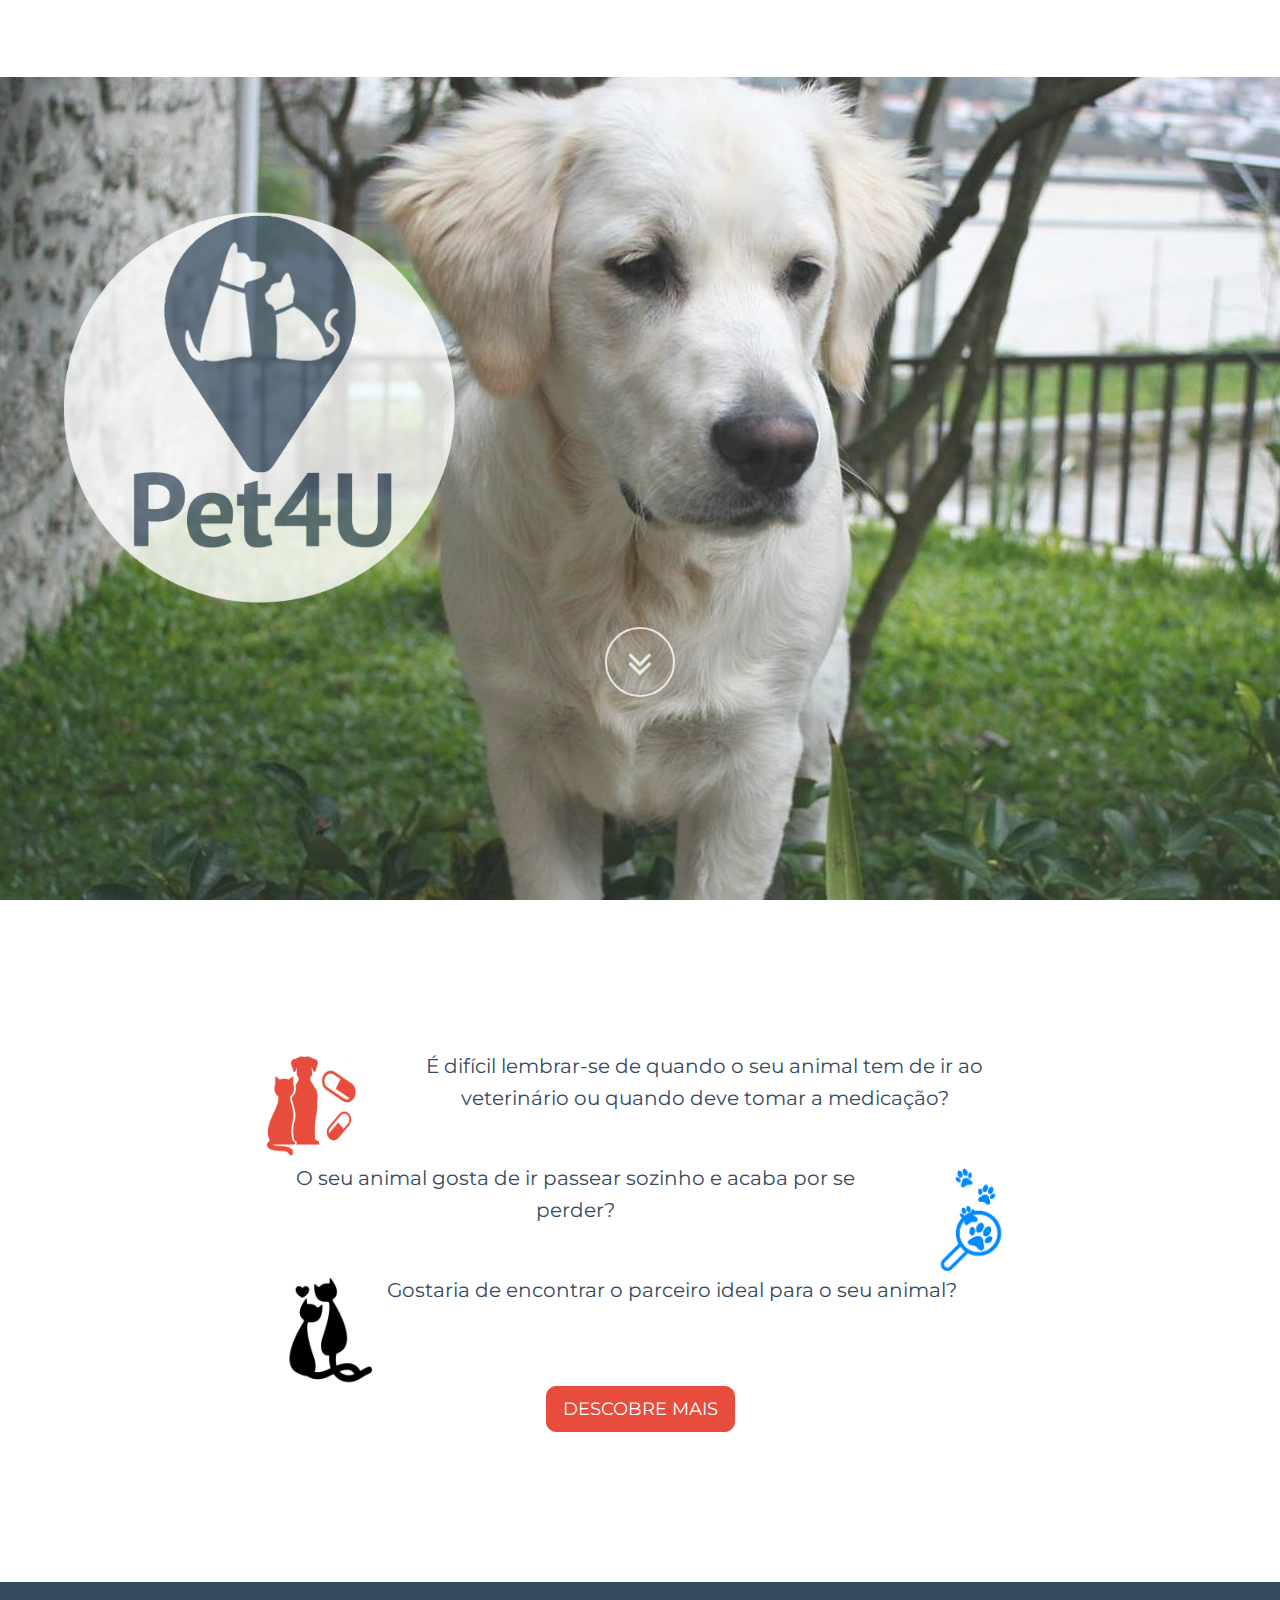
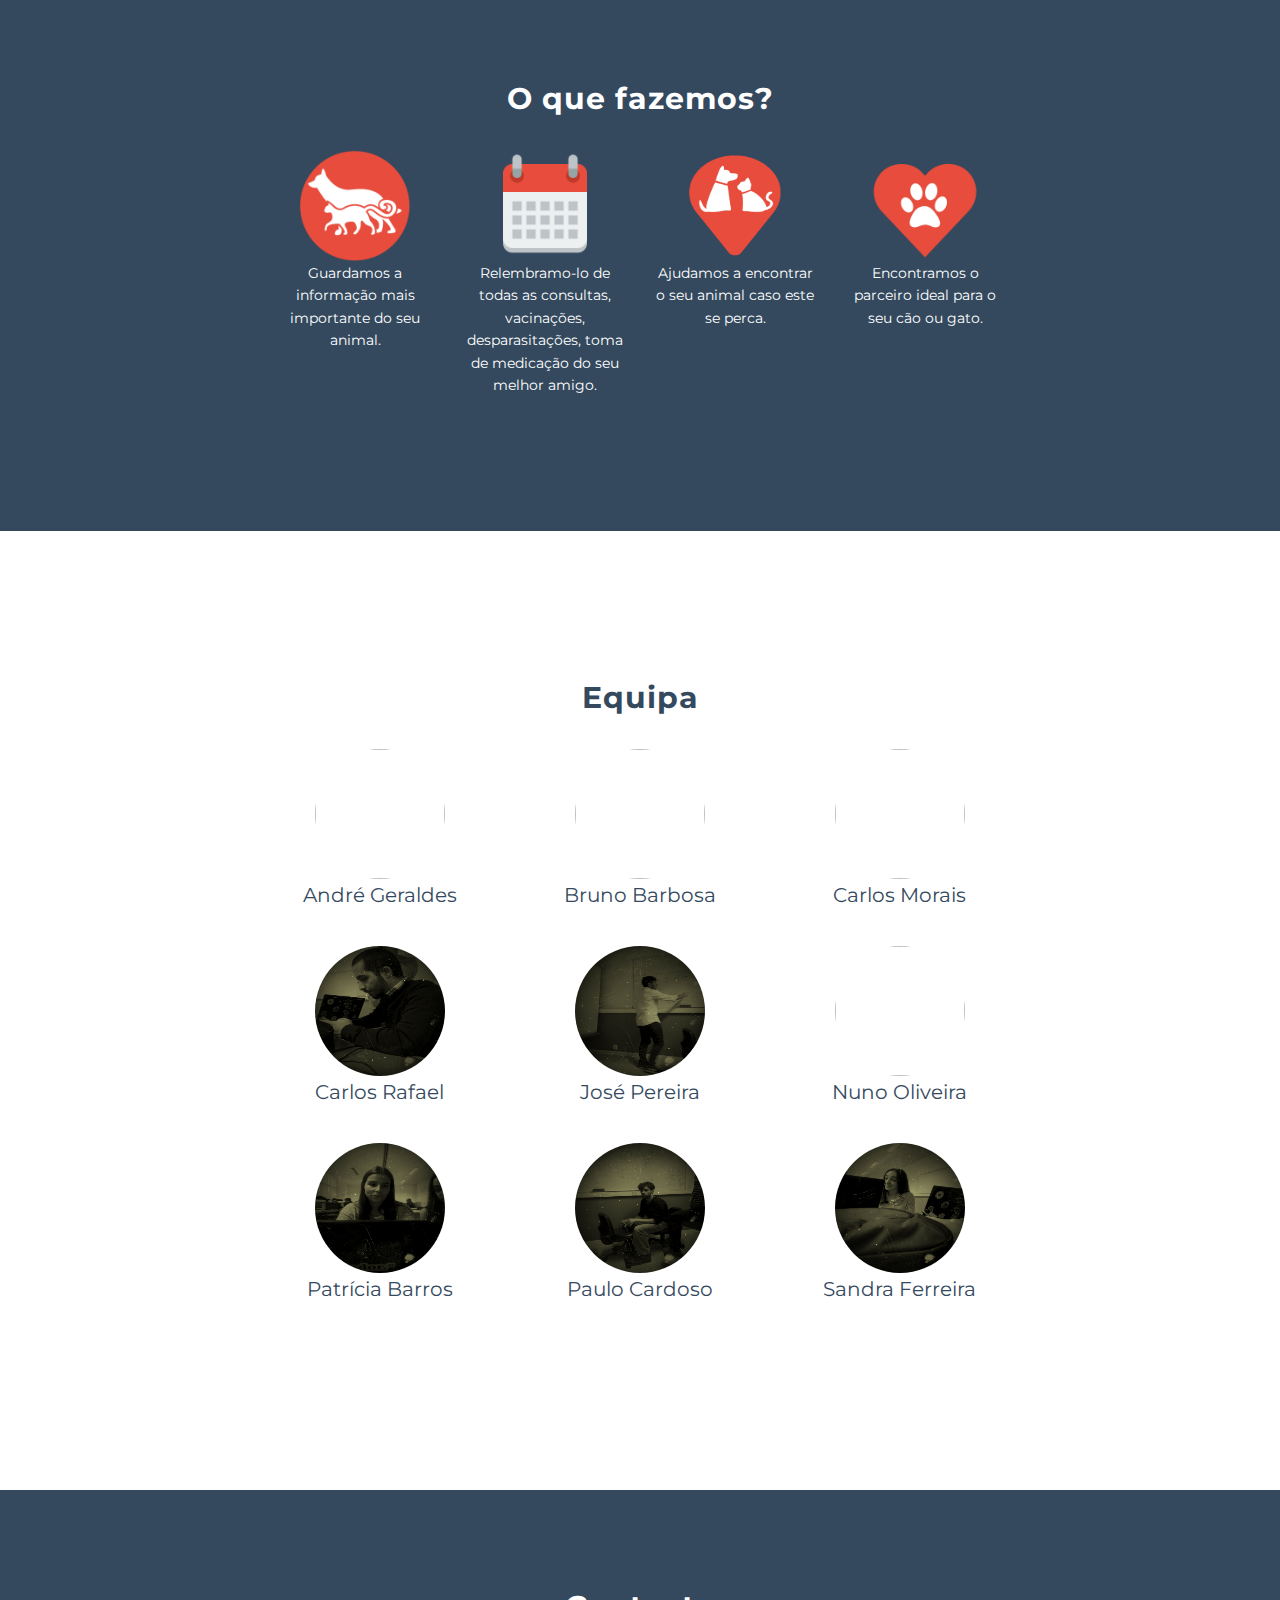
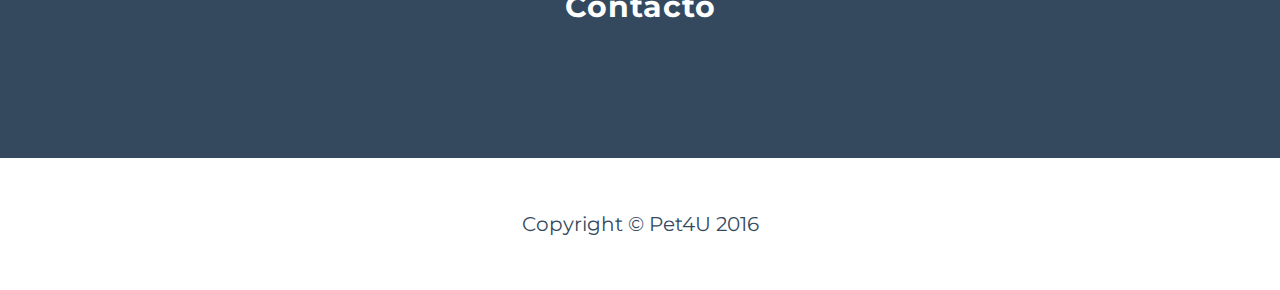
==== index.html @ a5b5039e "moved files to front" ====
<!DOCTYPE html>
<html lang="en">

<head>

    <meta charset="utf-8">
    <meta http-equiv="X-UA-Compatible" content="IE=edge">
    <meta name="viewport" content="width=device-width, initial-scale=1">
    <meta name="description" content="">
    <meta name="author" content="">

    <script type="text/javascript" src="http://code.jquery.com/jquery-1.7.2.min.js"></script>
    <title>Pet4u</title>

    <!-- Bootstrap Core CSS -->
    <link href="vendor/bootstrap/css/bootstrap.min.css" rel="stylesheet">

    <!-- Custom Fonts -->
    <link href="vendor/font-awesome/css/font-awesome.min.css" rel="stylesheet" type="text/css">
    <link href="https://fonts.googleapis.com/css?family=Lora:400,700,400italic,700italic" rel="stylesheet" type="text/css">
    <link href="https://fonts.googleapis.com/css?family=Montserrat:400,700" rel="stylesheet" type="text/css">

    <!-- Theme CSS -->
    <link href="css/grayscale.css" rel="stylesheet">

    <!-- HTML5 Shim and Respond.js IE8 support of HTML5 elements and media queries -->
    <!-- WARNING: Respond.js doesn't work if you view the page via file:// -->
    <!--[if lt IE 9]>
        <script src="https://oss.maxcdn.com/libs/html5shiv/3.7.0/html5shiv.js"></script>
        <script src="https://oss.maxcdn.com/libs/respond.js/1.4.2/respond.min.js"></script>
    <![endif]-->

</head>

<body id="page-top" data-spy="scroll" data-target=".navbar-fixed-top">

    <!-- Navigation -->
    <nav class="navbar navbar-custom navbar-fixed-top" role="navigation">
        <div class="container">
            <div class="navbar-header">
                <button type="button" class="navbar-toggle" data-toggle="collapse" data-target=".navbar-main-collapse">
                    Menu <i class="fa fa-bars"></i>
                </button>
                <a class="navbar-brand page-scroll" href="#page-top">
                    Pet4U
                </a>
            </div>

            <!-- Collect the nav links, forms, and other content for toggling -->
            <div class="collapse navbar-collapse navbar-right navbar-main-collapse">
                <ul class="nav navbar-nav">
                    <!-- Hidden li included to remove active class from about link when scrolled up past about section -->
                    <li class="hidden">
                        <a href="#page-top"></a>
                    </li>
                    <li>
                        <a class="page-scroll" href="#oquefazemos">O que fazemos?</a>
                    </li>
                    <li>
                        <a class="page-scroll" href="#equipa">Equipa</a>
                    </li>
                    <li>
                        <a class="page-scroll" href="#contacto">Contacto</a>
                    </li>
                </ul>
            </div>
            <!-- /.navbar-collapse -->
        </div>
        <!-- /.container -->
    </nav>

    <!-- Intro Header -->
    <header class="intro">
        <!-- script -->
        <script>
            // Array of images which you want to show: Use path you want.
            var images=new Array('img/simba.jpg','img/simba2.jpeg','img/simba3.jpg');
            // Index of the next image to show 
            var nextimage=0;
            // Calls function
            doSlideshow();

            function doSlideshow(){
                if(nextimage>=images.length){nextimage=0;}
                $('.intro')
                .hide()
                .css('background','url("'+images[nextimage++]+'") no-repeat bottom center scroll')
                .fadeIn(1500,function(){
                    setTimeout(doSlideshow,5000);
                });
                
            }
        </script>
        <!-- script -->
        <div class="intro-body">
            <div class="container">
                <div class="row">
                    <div class="col-md-12">
                        <div class="row">
                            <div><img id="logo" src="img/logo.png"></img></div>
                        </div>
                            <div>
                                <a href="#about" class="btn btn-circle page-scroll">
                                    <i class="fa fa-angle-double-down animated"></i>
                                </a>    
                            </div>
                        </div>
                    </div>
            </div>
        </div>
    </header>

    <!-- About Section -->
    <section id="about" class="container content-section text-center">
        <div class="row">
            <div class="col-lg-8 col-lg-offset-2">
                <div class="row">
                    <div class="col-md-2">
                        <img class="icon" src="img/vet.png"/>
                    </div>
                    <div class="col-md-10">
                       <p>É difícil lembrar-se de quando o seu animal tem de ir ao veterinário ou quando deve tomar a medicação?</p> 
                    </div>
                </div>

                <div class="row">
                    <div class="col-md-10">
                       <p>O seu animal gosta de ir passear sozinho e acaba por se perder?</p> 
                    </div>
                    <div class="col-md-2">
                        <img class="icon" src="img/lostdog.png"/>
                    </div>
                </div>

                <div class="row">
                    <div class="col-md-1">
                        <img class="icon" src="img/catlove.png"/>
                    </div>
                    <div class="col-md-11">
                       <p>Gostaria de encontrar o parceiro ideal para o seu animal?</p> 
                    </div>
                </div>
            
                <div>
                    <a href="#oquefazemos" class="btn btn-lg btn-pet4u page-scroll">
                        Descobre mais
                    </a>    
                </div>
            </div>
        </div>
    </section>

    <!-- What We Do Section -->
    <section id="oquefazemos" class="content-section text-center">
        <div class="download-section">
            <div class="container">
                <div class="col-lg-8 col-lg-offset-2">
                    <h2>O que fazemos?</h2>
                    <div class="row">
                        <div class="col-md-3 icons">
                            <img class="icon" src="img/bonito.png"/>
                            <p class="descricoes">Guardamos a informação mais importante do seu animal.</p>
                        </div>
                         <div class="col-md-3 icons">
                            <img class="icon" src="img/calendar.png"/>
                            <p class="descricoes">Relembramo-lo de todas as consultas, vacinações, desparasitações, toma de medicação do seu melhor amigo.</p>
                        </div>
                        <div class="col-md-3 icons">
                            <img class="icon" src="img/gps.png"/>
                            <p class="descricoes">Ajudamos a encontrar o seu animal caso este se perca.</p>
                        </div>
                        <div class="col-md-3 icons">
                            <img class="icon" src="img/pet_love.png"/>
                            <p class="descricoes">Encontramos o parceiro ideal para o seu cão ou gato.</p>
                        </div>
                       
                    </div>
                </div>
            </div>
        </div>
    </section>

    <!-- Team Section -->
    <section id="equipa" class="container content-section text-center">
        <div class="row">
            <div class="col-lg-8 col-lg-offset-2">
                <h2>Equipa</h2>
                <div class="row">
                    <div class="col-md-4">
                        <img class="fotos" src="img/48.jpg"/>
                        <p>André Geraldes</p>
                    </div>
                    <div class="col-md-4">
                        <img class="fotos" src="img/26.jpg"/>
                        <p>Bruno Barbosa</p>
                    </div>
                    <div class="col-md-4">
                        <img class="fotos" src="img/carlos.jpg"/>
                        <p>Carlos Morais</p>
                    </div>
                </div>
                <div class="row">
                    <div class="col-md-4">
                        <img class="fotos" src="img/rafael.jpg"/>
                        <p>Carlos Rafael</p>
                    </div>
                    <div class="col-md-4">
                        <img class="fotos" src="img/ze.jpg"/>
                        <p>José Pereira</p>
                    </div>
                    <div class="col-md-4">
                        <img class="fotos" src="img/tazzo.jpg"/>
                        <p>Nuno Oliveira</p>
                    </div>
                   
                </div>

                <div class="row">
                 <div class="col-md-4">
                        <img class="fotos" src="img/7.jpg"/>
                        <p>Patrícia Barros</p>
                    </div>
                    <div class="col-md-4">
                        <img class="fotos" src="img/cardoso.jpg"/>
                        <p>Paulo Cardoso</p>
                    </div>
                    <div class="col-md-4">
                        <img class="fotos" src="img/95.jpg"/>
                        <p>Sandra Ferreira</p>
                    </div>
                </div>
            </div>
        </div>
    </section>

    <!-- Contact Section -->
    <section id="contacto" class="content-section text-center">
        <div class="download-section">
            <div class="container">
                <div class="col-lg-8 col-lg-offset-2">
                    <h2>Contacto</h2>
    
                </div>
            </div>
        </div>
    </section>


    <!-- Footer -->
    <footer>
        <div class="container text-center">
            <p>Copyright &copy; Pet4U 2016</p>
        </div>
    </footer>

    <!-- jQuery -->
    <script src="vendor/jquery/jquery.js"></script>

    <!-- Bootstrap Core JavaScript -->
    <script src="vendor/bootstrap/js/bootstrap.min.js"></script>

    <!-- Plugin JavaScript -->
    <script src="https://cdnjs.cloudflare.com/ajax/libs/jquery-easing/1.3/jquery.easing.min.js"></script>

    <!-- Google Maps API Key - Use your own API key to enable the map feature. More information on the Google Maps API can be found at https://developers.google.com/maps/ -->
    <script type="text/javascript" src="https://maps.googleapis.com/maps/api/js?key=AIzaSyCRngKslUGJTlibkQ3FkfTxj3Xss1UlZDA&sensor=false"></script>

    <!-- Theme JavaScript -->
    <script src="js/grayscale.min.js"></script>

</body>

</html>
---- css/grayscale.css ----
/*!
 * Start Bootstrap - Grayscale v3.3.7+1 (http://startbootstrap.com/template-overviews/grayscale)
 * Copyright 2013-2016 Start Bootstrap
 * Licensed under MIT (https://github.com/BlackrockDigital/startbootstrap/blob/gh-pages/LICENSE)
 */
body {
  width: 100%;
  height: 100%;
  font-family: "Lora", "Helvetica Neue", Helvetica, Arial, sans-serif;
  color: #34495E;
  background-color: white;
}
html {
  width: 100%;
  height: 100%;
}
h1,
h2,
h3,
h4,
h5,
h6 {
  margin: 0 0 35px;
  /*text-transform: uppercase;*/
  font-family: "Montserrat", "Helvetica Neue", Helvetica, Arial, sans-serif;
  font-weight: 700;
  letter-spacing: 1px;
}
p {
  font-family: "Montserrat", "Helvetica Neue", Helvetica, Arial, sans-serif;
  margin: 0 0 25px;
  font-size: 18px;
  line-height: 1.5;
}
@media (min-width: 768px) {
  p {
    margin: 0 0 35px;
    font-size: 20px;
    line-height: 1.6;
  }
}
a {
  color: #42DCA3;
  -webkit-transition: all 0.2s ease-in-out;
  -moz-transition: all 0.2s ease-in-out;
  transition: all 0.2s ease-in-out;
}
a:hover,
a:focus {
  text-decoration: none;
  color: #1d9b6c;
}
.descricoes{
  font-size: 14px;
}

.icons{
  margin: 0%;
}

.light {
  font-weight: 400;
}
.navbar-custom {
  margin-bottom: 0;
  border-bottom: 1px solid rgba(255, 255, 255, 0.3);
  text-transform: uppercase;
  font-family: "Montserrat", "Helvetica Neue", Helvetica, Arial, sans-serif;
  background-color: #34495E;
}
.navbar-custom .navbar-toggle {
  color: white;
  background-color: #34495E;
  font-size: 12px;
}
.navbar-custom .navbar-toggle:focus,
.navbar-custom .navbar-toggle:active {
  outline: none;
}
.navbar-custom .navbar-brand {
  font-weight: 700;
}
.navbar-custom .navbar-brand:focus {
  outline: none;
}
.navbar-custom a {
  color: white;
}
.navbar-custom .nav li a {
  -webkit-transition: background 0.3s ease-in-out;
  -moz-transition: background 0.3s ease-in-out;
  transition: background 0.3s ease-in-out;
}
.navbar-custom .nav li a:hover {
  color: rgba(255, 255, 255, 0.8);
  outline: none;
  background-color: transparent;
}
.navbar-custom .nav li a:focus,
.navbar-custom .nav li a:active {
  outline: none;
  background-color: transparent;
}
.navbar-custom .nav li.active {
  outline: none;
}
.navbar-custom .nav li.active a {
  background-color: rgba(255, 255, 255, 0.3);
}
.navbar-custom .nav li.active a:hover {
  color: white;
}
@media (min-width: 768px) {
  .navbar-custom {
    padding: 20px 0;
    border-bottom: none;
    letter-spacing: 1px;
    background: transparent;
    -webkit-transition: background 0.5s ease-in-out, padding 0.5s ease-in-out;
    -moz-transition: background 0.5s ease-in-out, padding 0.5s ease-in-out;
    transition: background 0.5s ease-in-out, padding 0.5s ease-in-out;
  }
  .navbar-custom.top-nav-collapse {
    padding: 0;
    background: #34495E;
    border-bottom: 1px solid rgba(255, 255, 255, 0.3);
  }
}
.intro {
  display: table;
  width: 100%;
  height: auto;
  padding: 100px 0;
  text-align: center;
  color: white;
  background-color: #34495E;
  background: url(../img/simba.jpg) no-repeat bottom center scroll;
  -webkit-background-size: cover;
  -moz-background-size: cover;
  background-size: cover;
  -o-background-size: cover;
}
.intro .intro-body {
  display: table-cell;
  vertical-align: middle;
  opacity: 0.8;
  /*background-color: rgba(52, 152, 219,0.7);*/
}
.intro .intro-body .brand-heading {
  font-size: 40px;
  text-align: right;
}
.intro .intro-body .intro-text {
  font-size: 18px;
}
@media (min-width: 768px) {
  .intro {
    height: 100%;
    padding: 0;
  }
  .intro .intro-body .brand-heading {
    font-size: 100px;
  }
  .intro .intro-body .intro-text {
    font-size: 26px;
  }
}
.btn-circle {
  width: 70px;
  height: 70px;
  margin-top: 15px;
  padding: 7px 16px;
  border: 2px solid white;
  border-radius: 100% !important;
  font-size: 40px;
  color: white;
  background: transparent;
  -webkit-transition: background 0.3s ease-in-out;
  -moz-transition: background 0.3s ease-in-out;
  transition: background 0.3s ease-in-out;
}
.btn-pet4u { 
  color: #ffffff; 
  background-color: #E74C3C; 
  border-color: #E74C3C; 
  border-radius: 10px !important;
} 
 
.btn-pet4u:hover, 
.btn-pet4u:focus, 
.btn-pet4u:active, 
.btn-pet4u.active, 
.open .dropdown-toggle.btn-pet4u { 
  color: #ffffff; 
  background-color: #b71c17; 
  border-color: #E74C3C; 
} 
 
.btn-pet4u:active, 
.btn-pet4u.active, 
.open .dropdown-toggle.btn-pet4u { 
  background-image: none; 
} 
 
.btn-pet4u.disabled, 
.btn-pet4u[disabled], 
fieldset[disabled] .btn-pet4u, 
.btn-pet4u.disabled:hover, 
.btn-pet4u[disabled]:hover, 
fieldset[disabled] .btn-pet4u:hover, 
.btn-pet4u.disabled:focus, 
.btn-pet4u[disabled]:focus, 
fieldset[disabled] .btn-pet4u:focus, 
.btn-pet4u.disabled:active, 
.btn-pet4u[disabled]:active, 
fieldset[disabled] .btn-pet4u:active, 
.btn-pet4u.disabled.active, 
.btn-pet4u[disabled].active, 
fieldset[disabled] .btn-pet4u.active { 
  background-color: #E74C3C; 
  border-color: #E74C3C; 
} 
 
.btn-pet4u .badge { 
  color: #E74C3C; 
  background-color: #ffffff; 
}
.btn-circle:hover,
.btn-circle:focus {
  outline: none;
  color: white;
  background: rgba(255, 255, 255, 0.1);
}
.btn-circle i.animated {
  -webkit-transition-property: -webkit-transform;
  -webkit-transition-duration: 1s;
  -moz-transition-property: -moz-transform;
  -moz-transition-duration: 1s;
}
.btn-circle:hover i.animated {
  -webkit-animation-name: pulse;
  -moz-animation-name: pulse;
  -webkit-animation-duration: 1.5s;
  -moz-animation-duration: 1.5s;
  -webkit-animation-iteration-count: infinite;
  -moz-animation-iteration-count: infinite;
  -webkit-animation-timing-function: linear;
  -moz-animation-timing-function: linear;
}

#logo{
  width: 35%;
  float: left;
  vertical-align: center !important;
}


@-webkit-keyframes pulse {
  0% {
    -webkit-transform: scale(1);
    transform: scale(1);
  }
  50% {
    -webkit-transform: scale(1.2);
    transform: scale(1.2);
  }
  100% {
    -webkit-transform: scale(1);
    transform: scale(1);
  }
}
@-moz-keyframes pulse {
  0% {
    -moz-transform: scale(1);
    transform: scale(1);
  }
  50% {
    -moz-transform: scale(1.2);
    transform: scale(1.2);
  }
  100% {
    -moz-transform: scale(1);
    transform: scale(1);
  }
}
.content-section {
  padding-top: 100px;
}
.download-section {
  width: 100%;
  padding: 20px 0;
  color: white;
  background: url(../img/downloads-bg.jpg) no-repeat center center scroll;
  background-color: #34495E;
  -webkit-background-size: cover;
  -moz-background-size: cover;
  background-size: cover;
  -o-background-size: cover;
}
#map {
  width: 100%;
  height: 200px;
  margin-top: 100px;
}
@media (min-width: 767px) {
  .content-section {
    padding-top: 150px;
  }
  .download-section {
    padding: 100px 0;
  }
  #map {
    height: 400px;
    margin-top: 250px;
  }

  .fotos{
    width: 130px;
    height: 130px;
    border-radius: 50%;

  }
}
.btn {
  text-transform: uppercase;
  font-family: "Montserrat", "Helvetica Neue", Helvetica, Arial, sans-serif;
  font-weight: 400;
  -webkit-transition: all 0.3s ease-in-out;
  -moz-transition: all 0.3s ease-in-out;
  transition: all 0.3s ease-in-out;
  border-radius: 0;
}
.btn-default {
  border: 1px solid #42DCA3;
  color: #42DCA3;
  background-color: transparent;
}
.btn-default:hover,
.btn-default:focus {
  border: 1px solid #42DCA3;
  outline: none;
  color: black;
  background-color: #42DCA3;
}
ul.banner-social-buttons {
  margin-top: 0;
}
@media (max-width: 1199px) {
  ul.banner-social-buttons {
    margin-top: 15px;
  }
}
@media (max-width: 767px) {
  ul.banner-social-buttons li {
    display: block;
    margin-bottom: 20px;
    padding: 0;
  }
  ul.banner-social-buttons li:last-child {
    margin-bottom: 0;
  }
}
footer {
  padding: 50px 0;
}
footer p {
  margin: 0;
}
::-moz-selection {
  text-shadow: none;
  background: #fcfcfc;
  background: rgba(255, 255, 255, 0.2);
}
::selection {
  text-shadow: none;
  background: #fcfcfc;
  background: rgba(255, 255, 255, 0.2);
}
img::selection {
  background: transparent;
}
img::-moz-selection {
  background: transparent;
}
body {
  webkit-tap-highlight-color: rgba(255, 255, 255, 0.2);
}

.icon{
  width:112px;
  height:112px;
}
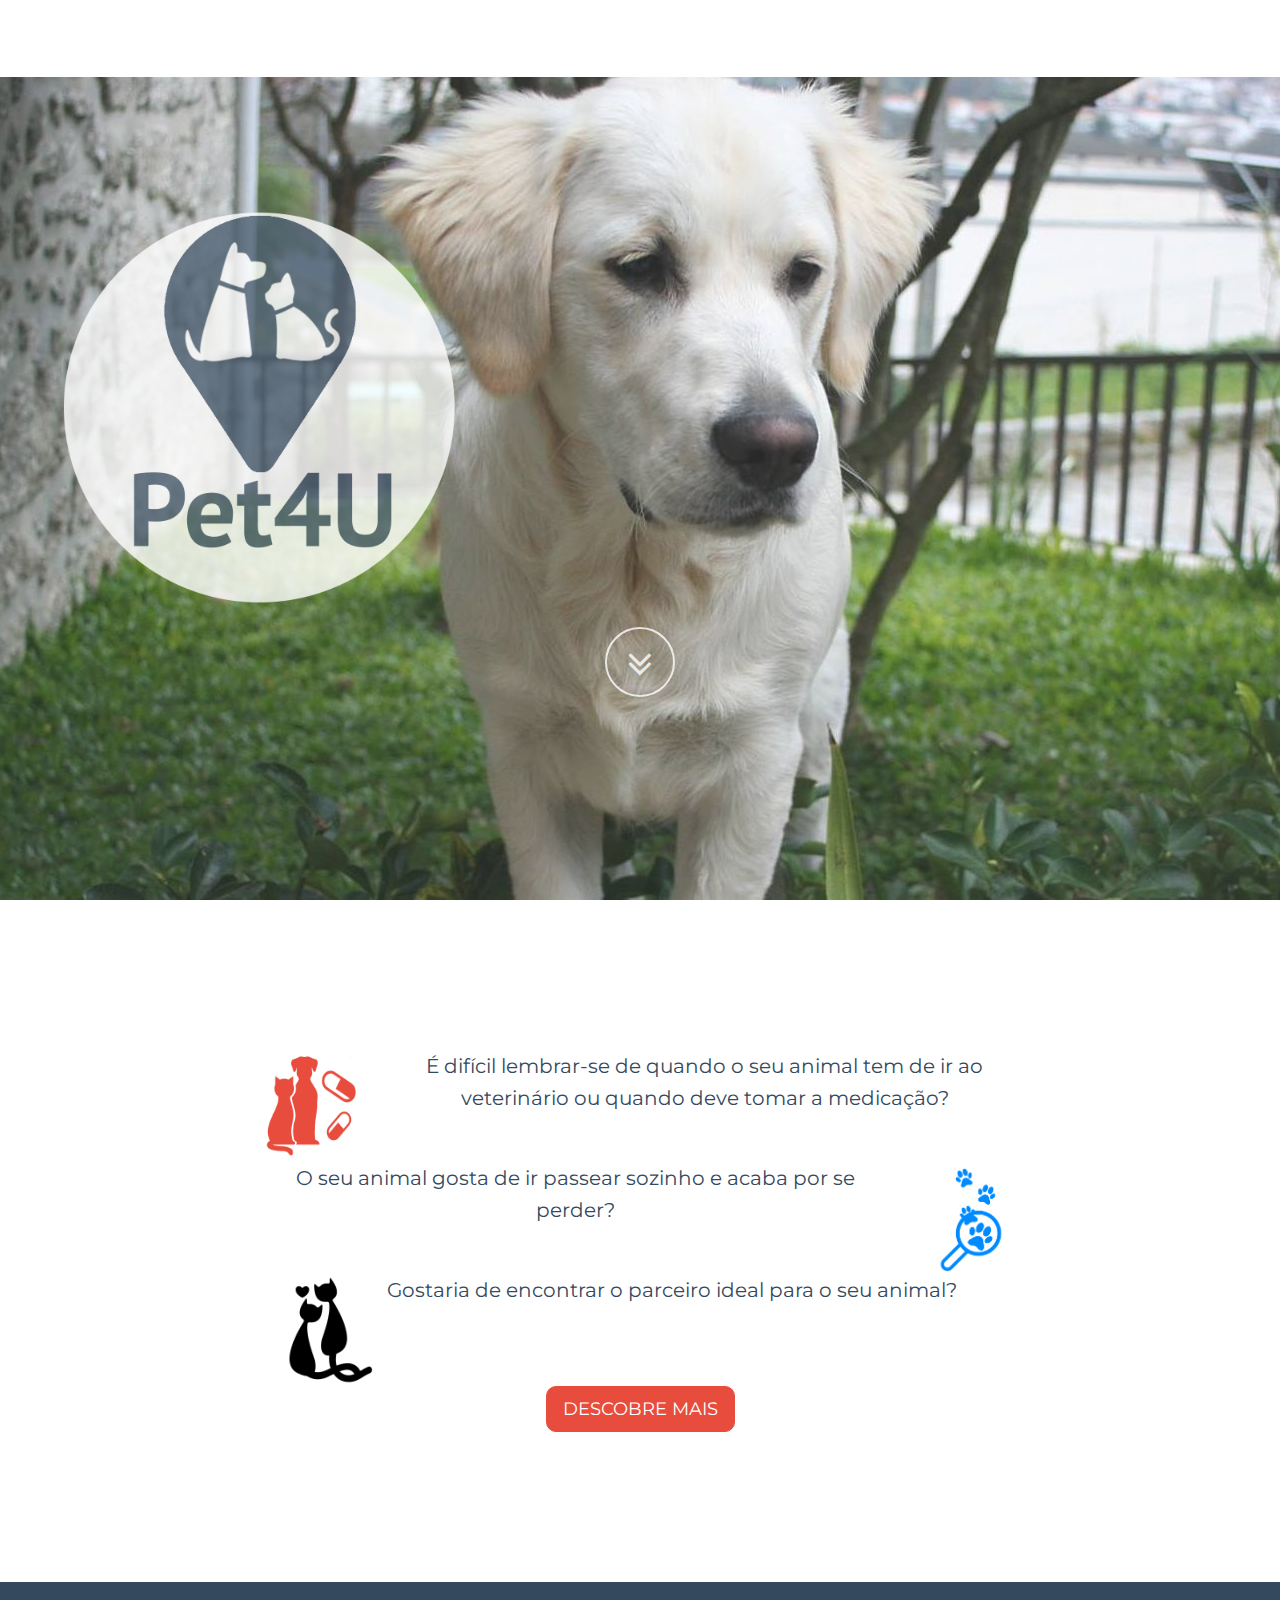
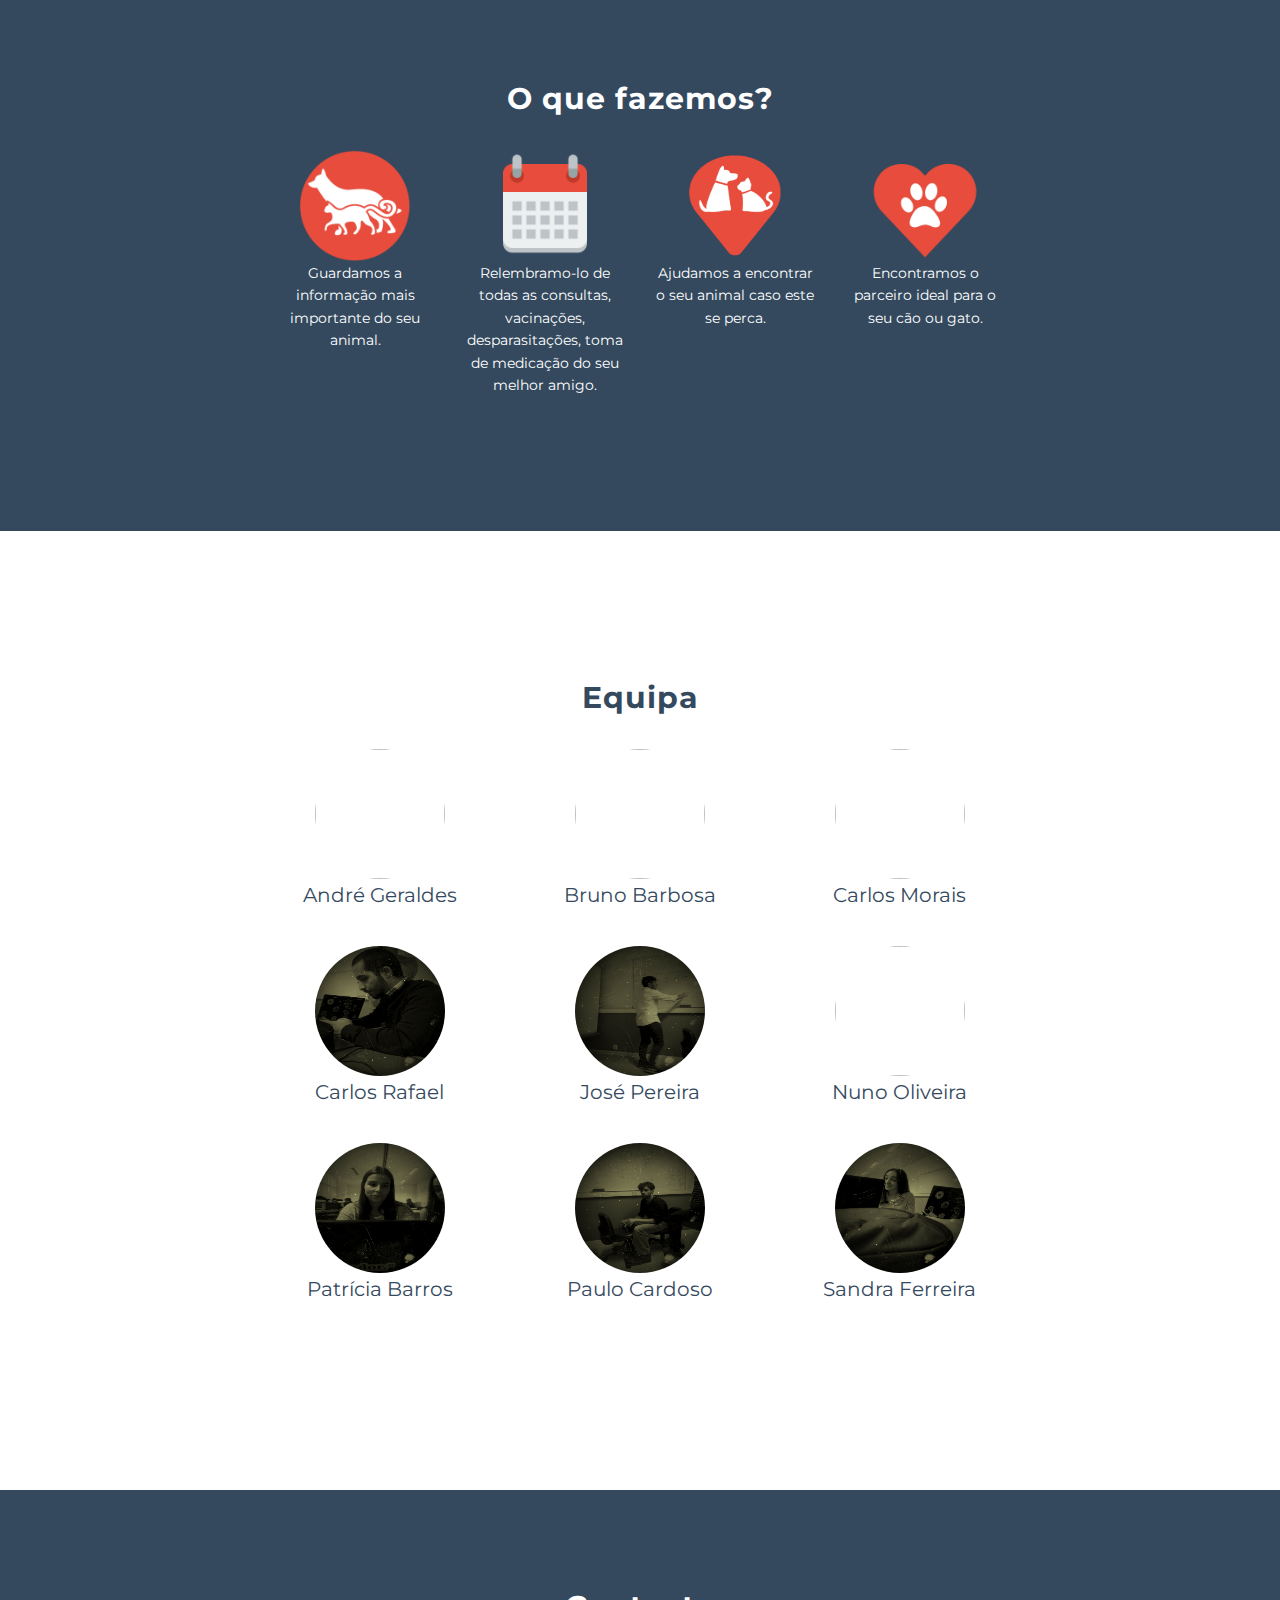
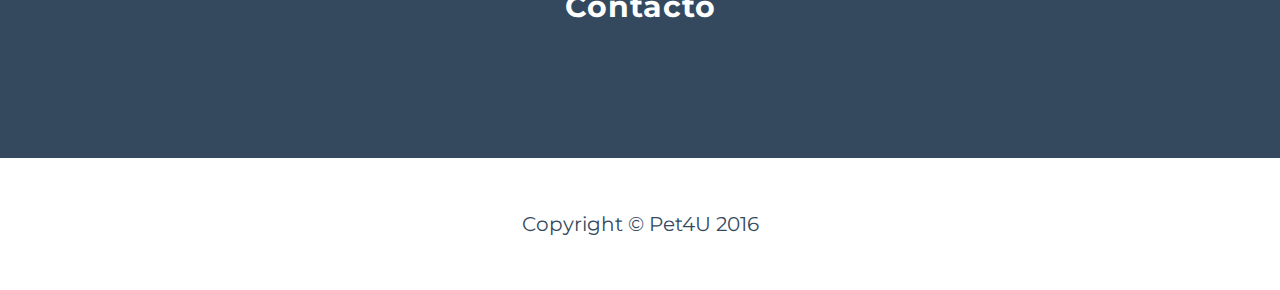
==== commit 9566cb4a: "Update index.html" ====
--- a/index.html
+++ b/index.html
@@ -9,7 +9,7 @@
     <meta name="description" content="">
     <meta name="author" content="">
 
-    <script type="text/javascript" src="http://code.jquery.com/jquery-1.7.2.min.js"></script>
+    <script type="text/javascript" src="https://code.jquery.com/jquery-1.7.2.min.js"></script>
     <title>Pet4u</title>
 
     <!-- Bootstrap Core CSS -->
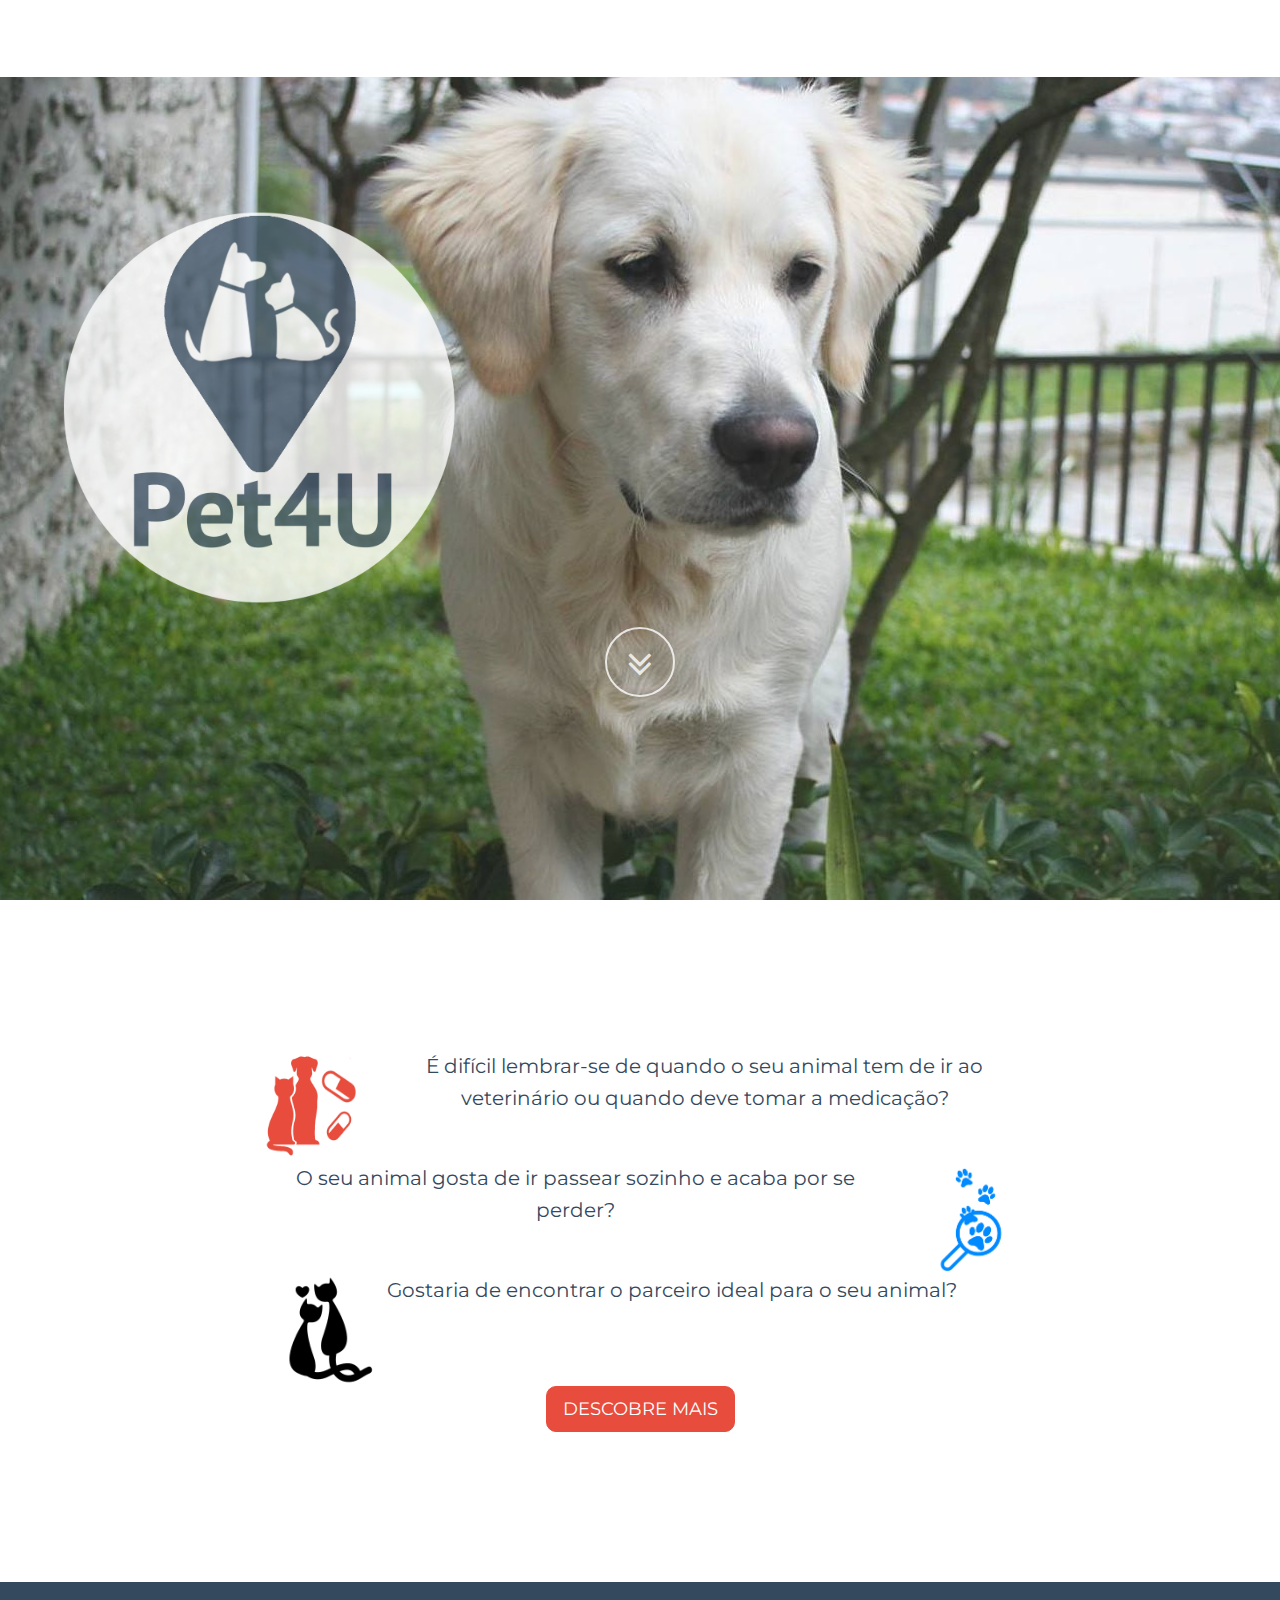
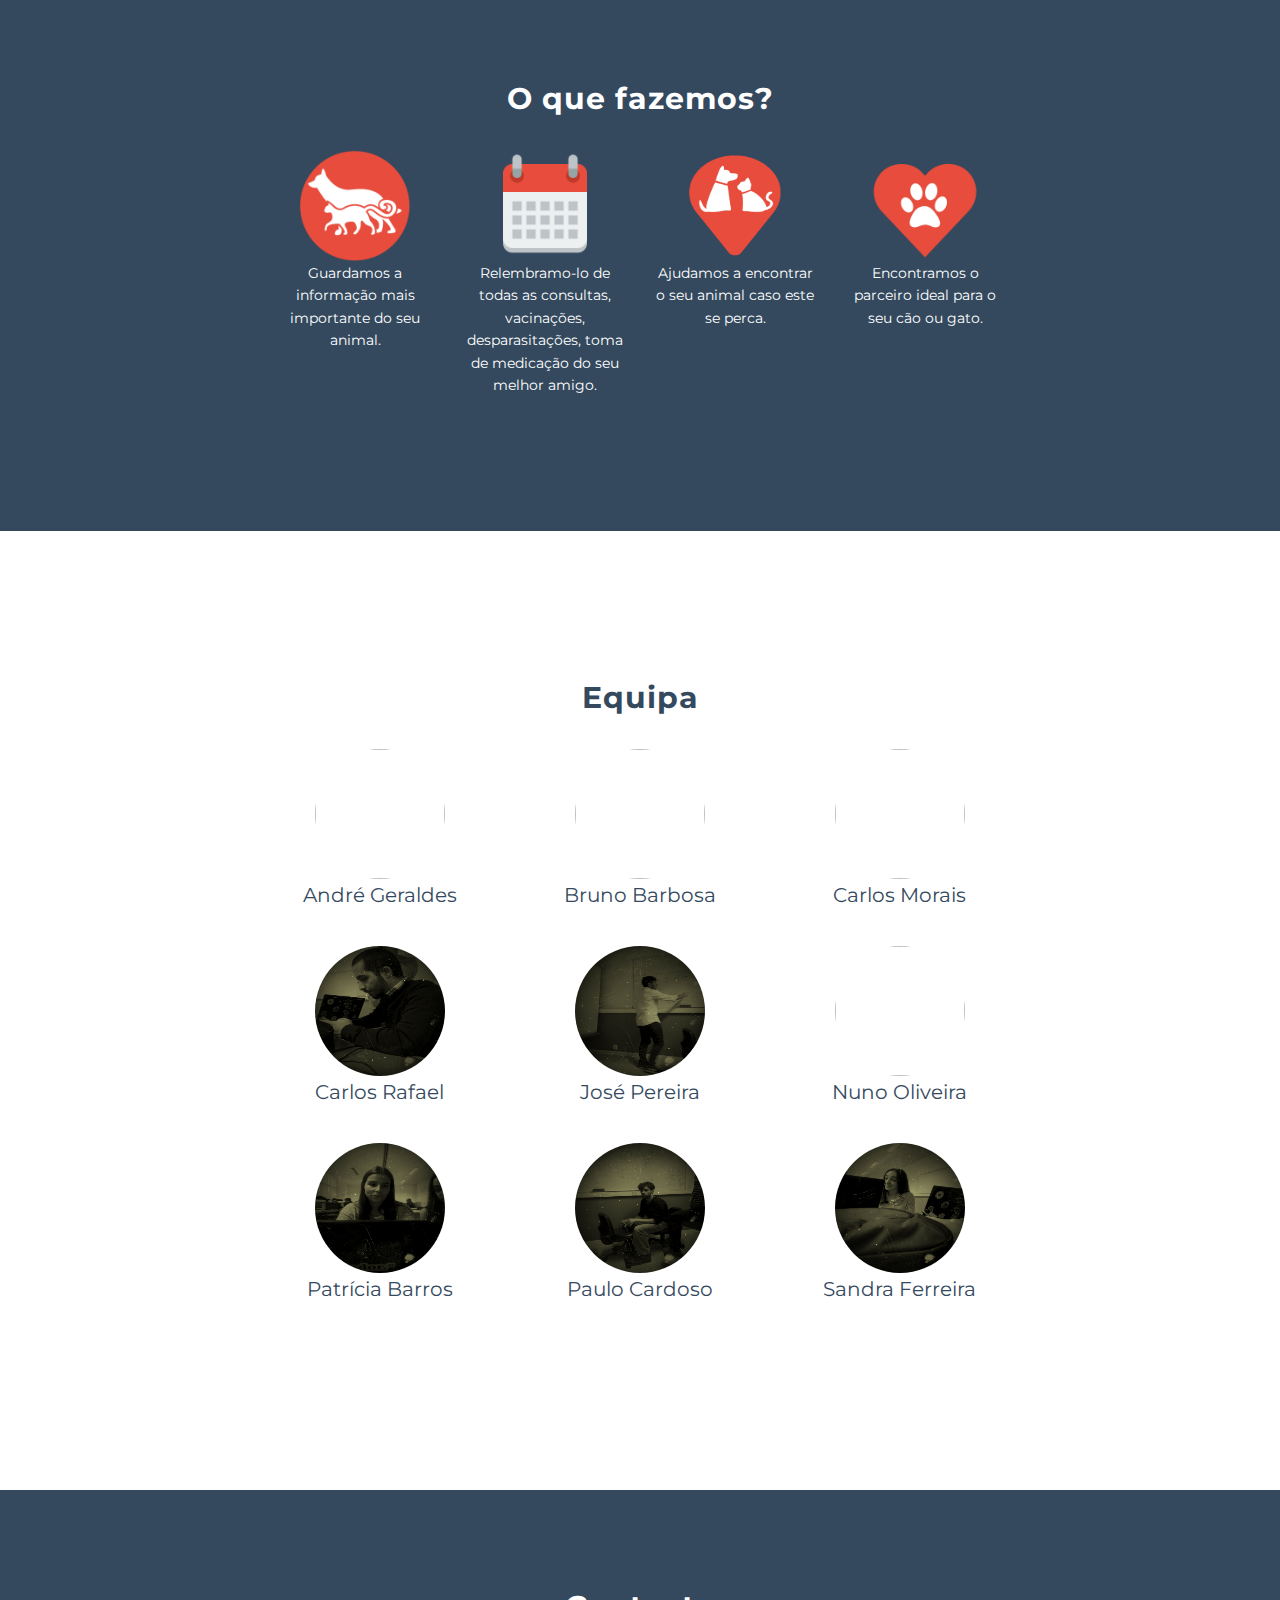
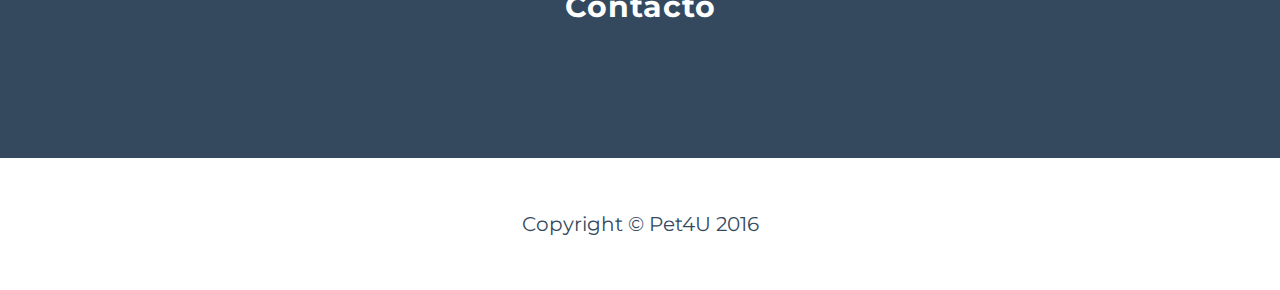
==== commit 99fb9d9b: "Update index.html" ====
--- a/index.html
+++ b/index.html
@@ -13,7 +13,7 @@
     <title>Pet4u</title>
 
     <!-- Bootstrap Core CSS -->
-    <link href="vendor/bootstrap/css/bootstrap.min.css" rel="stylesheet">
+    <link href="/vendor/bootstrap/css/bootstrap.min.css" rel="stylesheet">
 
     <!-- Custom Fonts -->
     <link href="vendor/font-awesome/css/font-awesome.min.css" rel="stylesheet" type="text/css">
